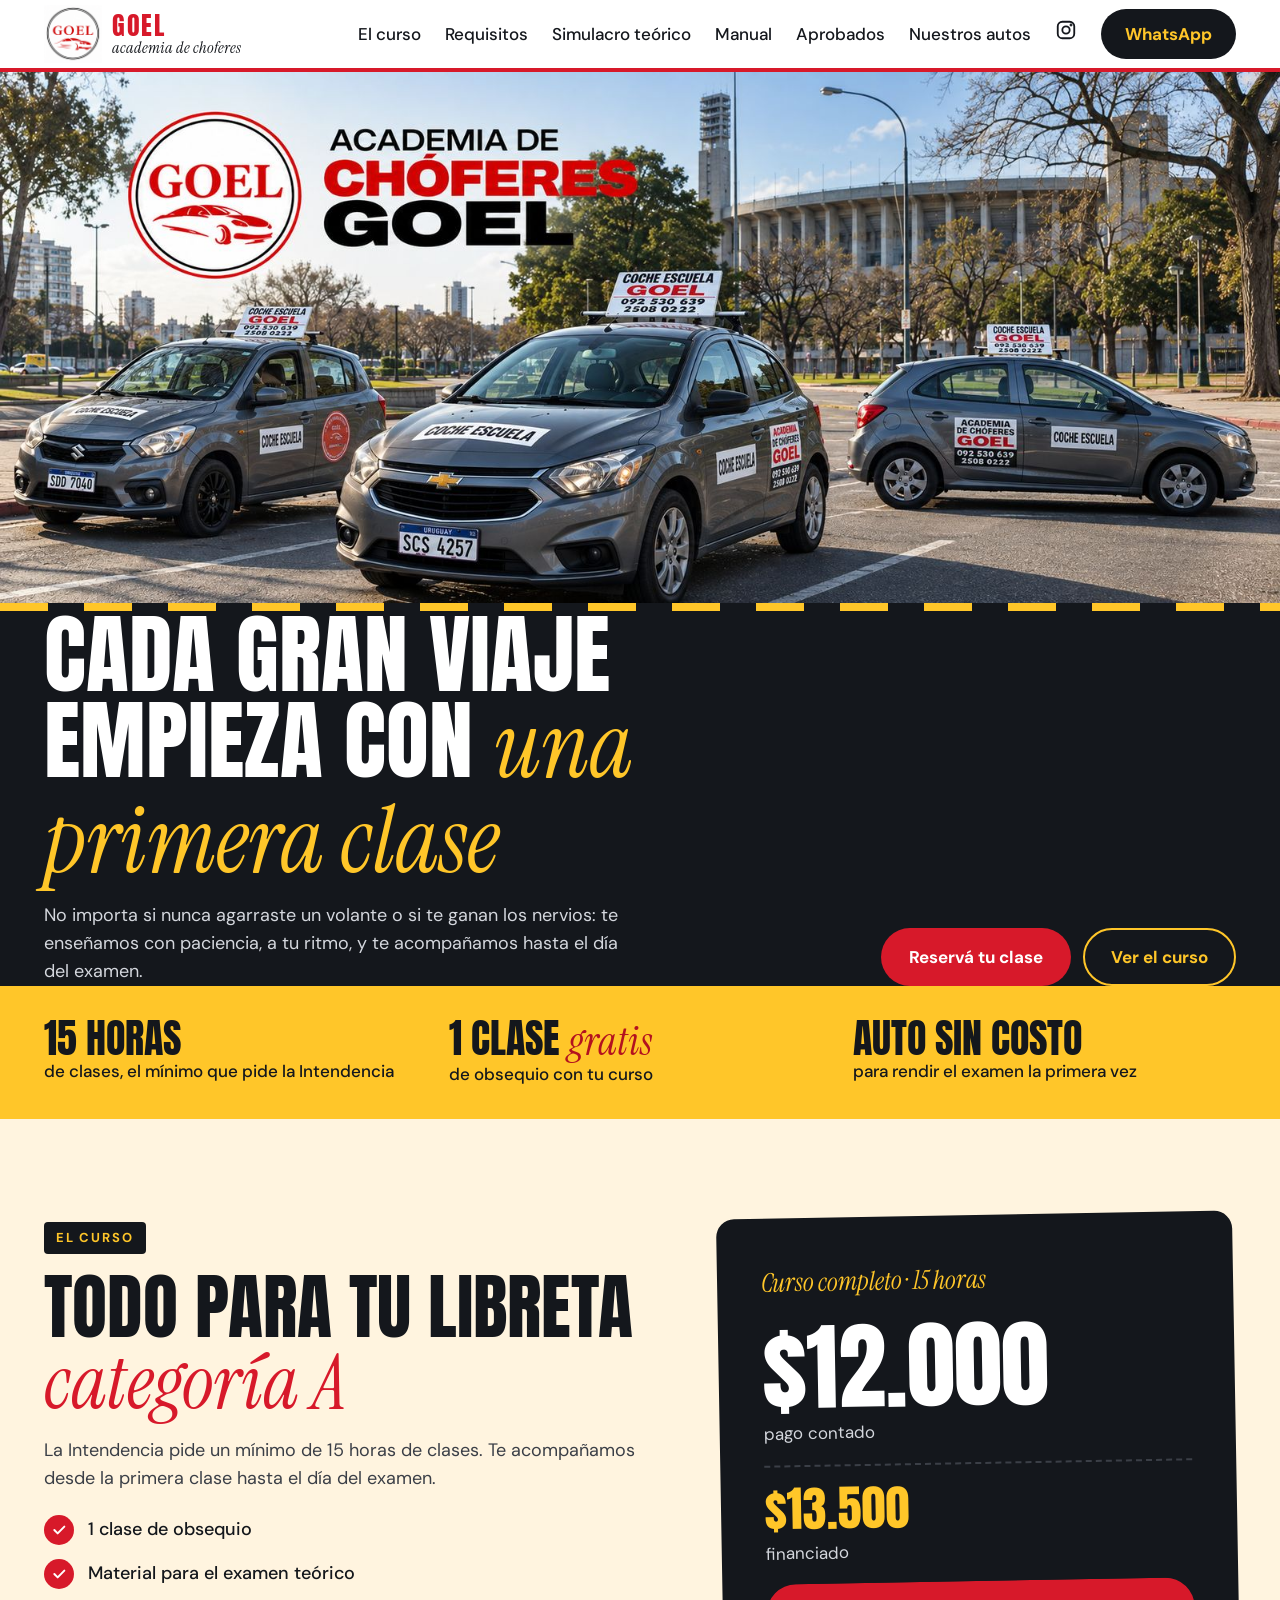
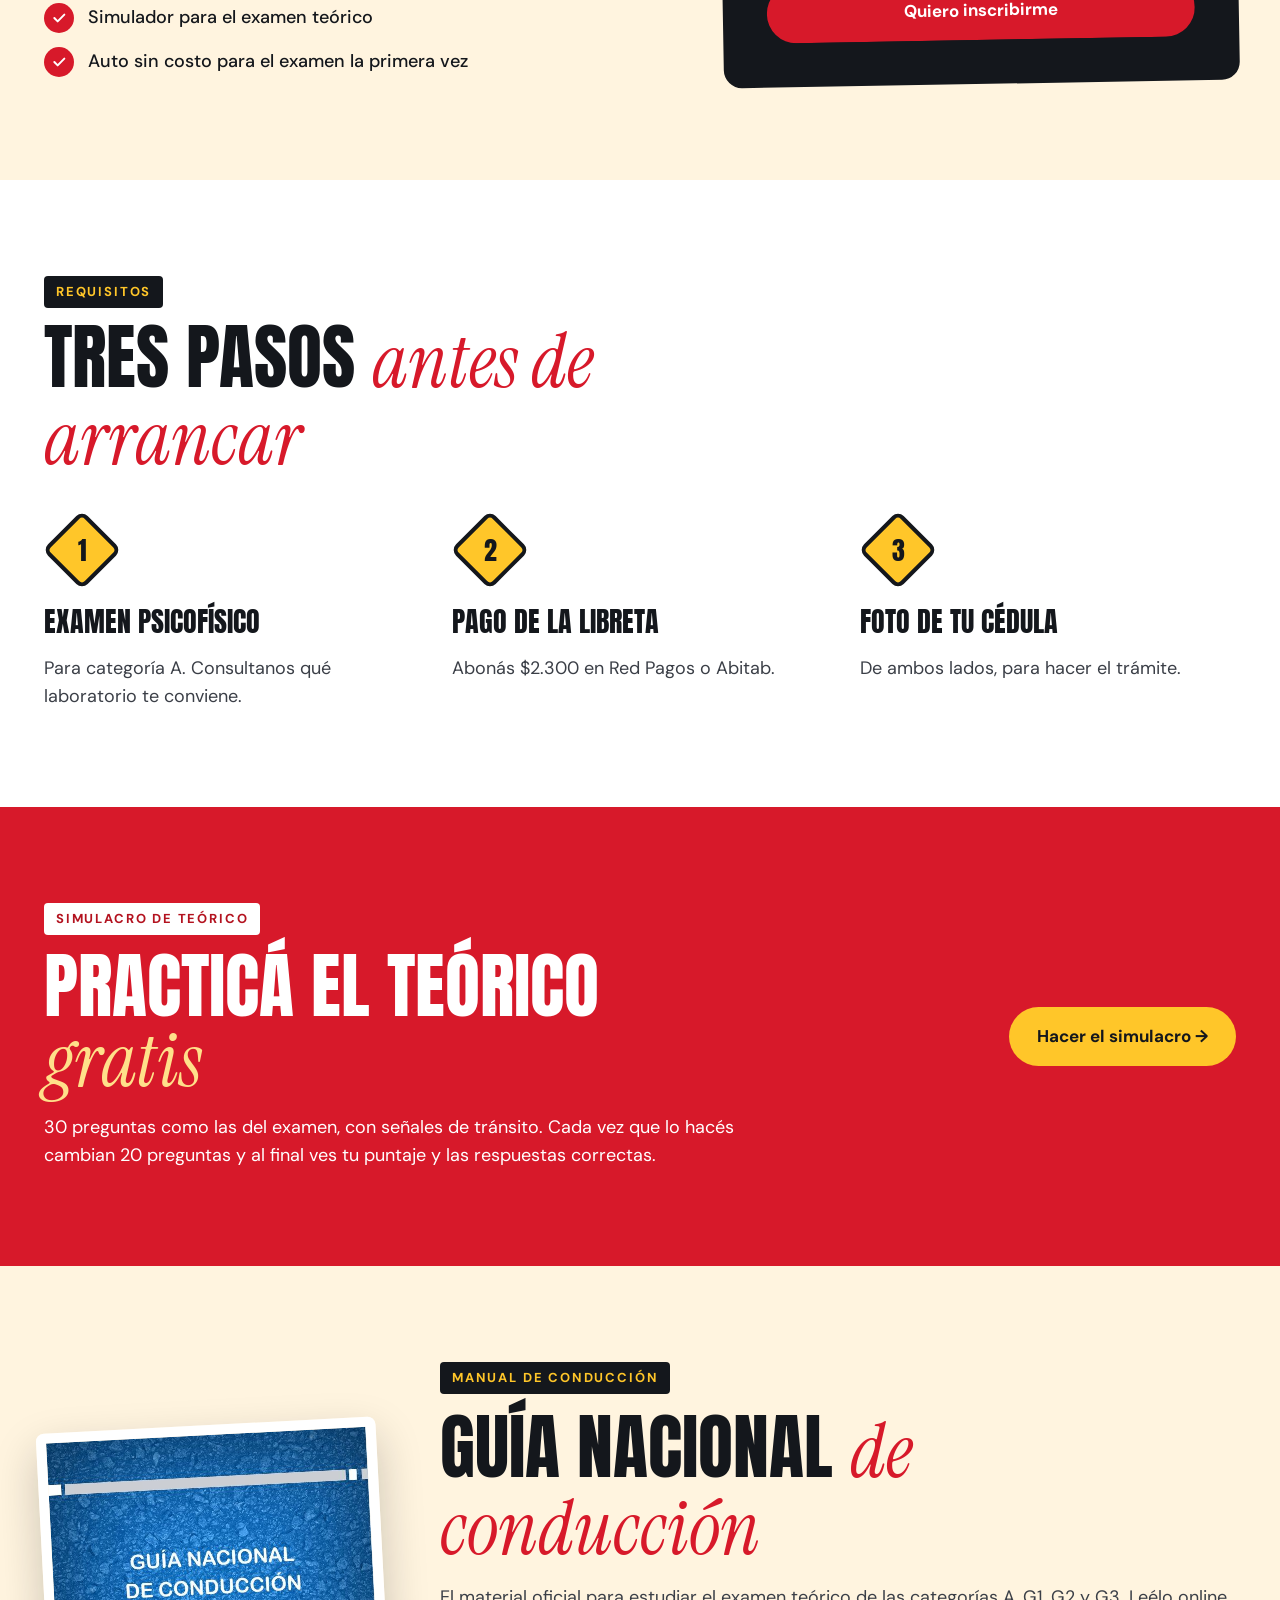
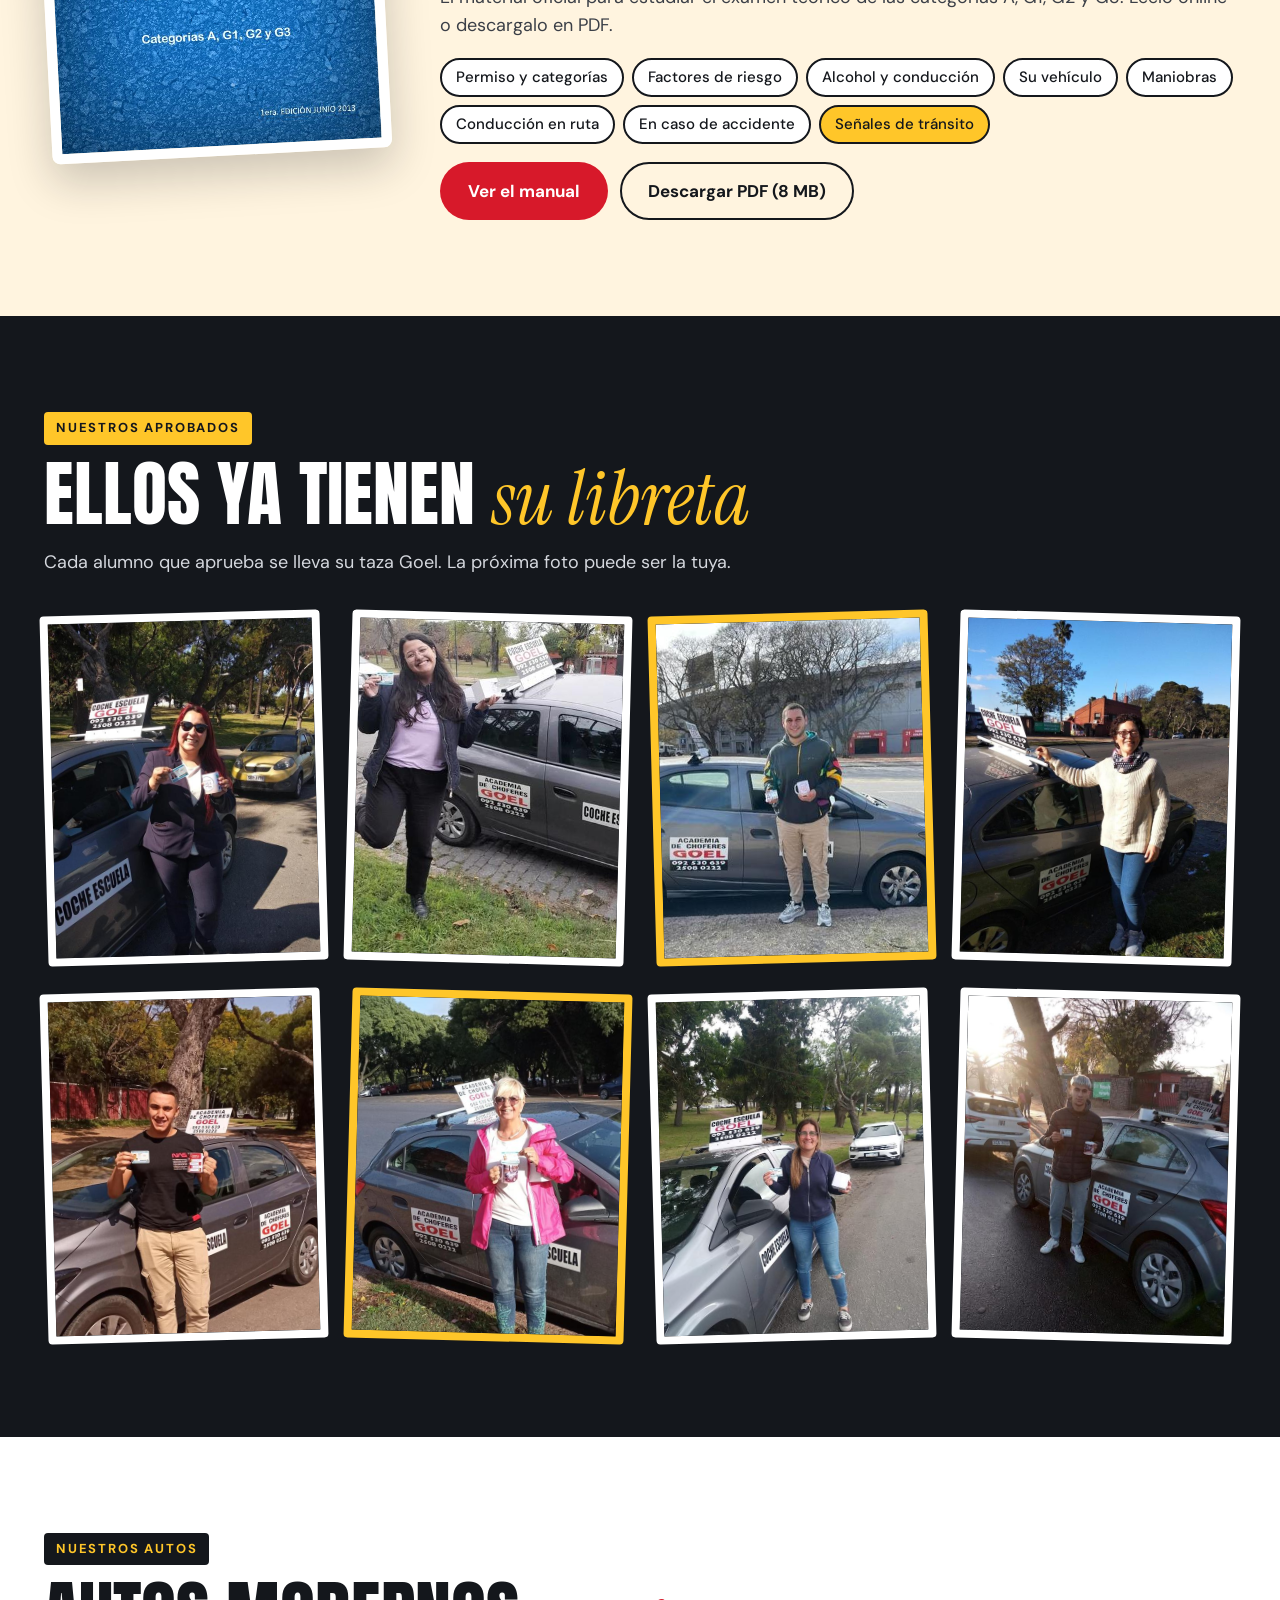
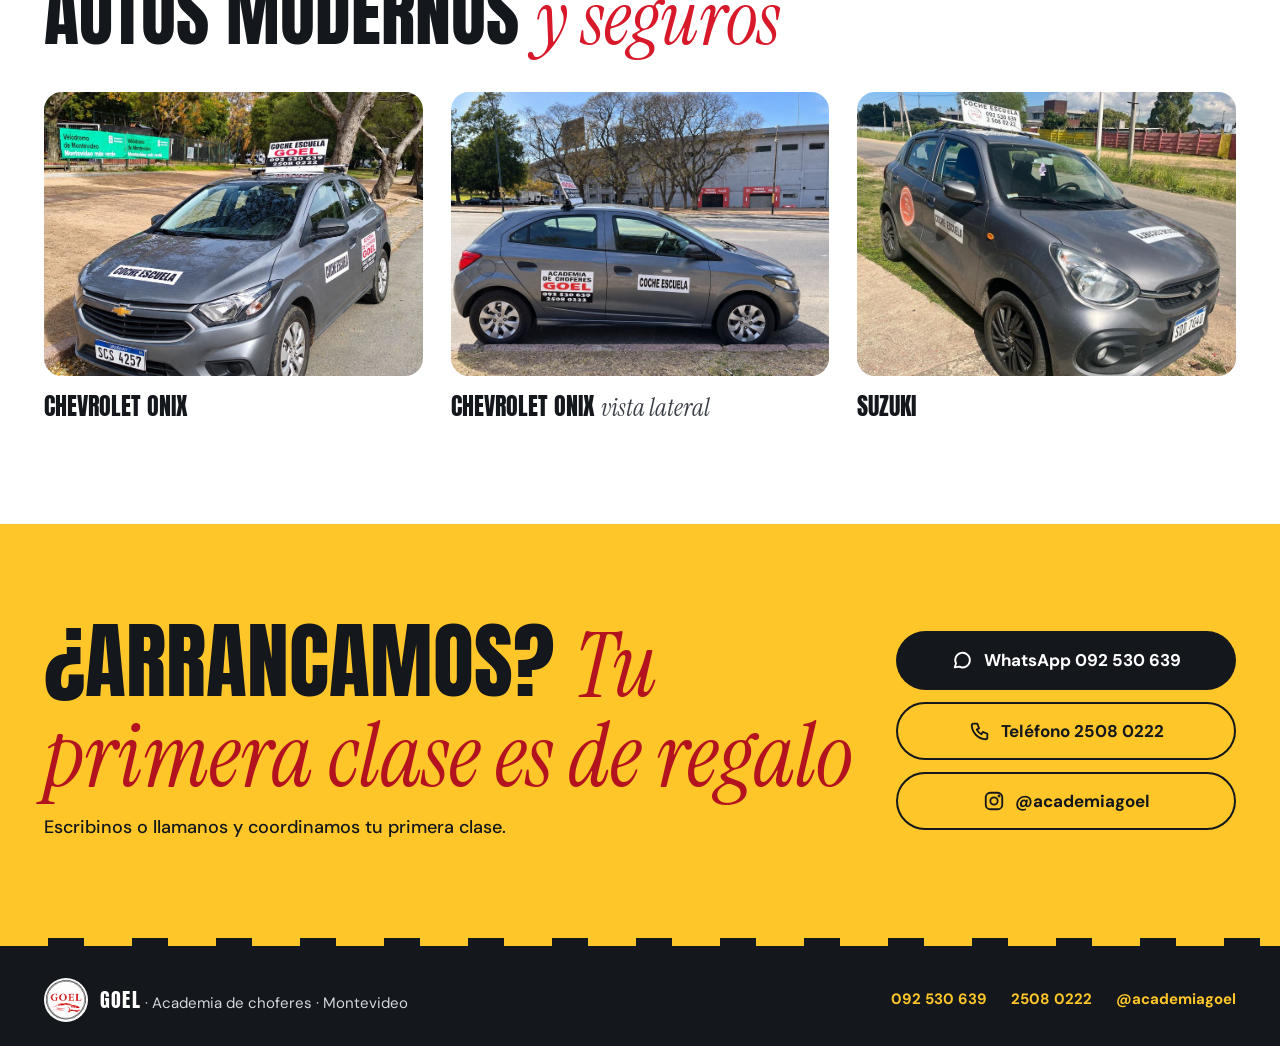
==== index.html @ cb67cdf2 "Add files via upload" ====
<!doctype html>
<html lang="es">
<head>
  <meta charset="utf-8">
  <meta name="viewport" content="width=device-width, initial-scale=1, viewport-fit=cover">
  <title>Academia de Choferes Goel · Coche escuela en Montevideo</title>
  <meta name="description" content="Academia de Choferes Goel: clases de manejo en Montevideo para la libreta categoría A. Curso de 15 horas, 1 clase de regalo, simulador del examen teórico y auto sin costo para tu primer examen.">
  <meta name="theme-color" content="#D7192A">
  <meta property="og:type" content="website">
  <meta property="og:title" content="Academia de Choferes Goel">
  <meta property="og:description" content="Clases de manejo en Montevideo. Te enseñamos con paciencia, a tu ritmo, hasta el día del examen.">
  <meta property="og:image" content="img/portada.jpg">
  <meta property="og:locale" content="es_UY">
  <link rel="icon" type="image/png" sizes="32x32" href="img/favicon-32.png">
  <link rel="icon" type="image/png" sizes="192x192" href="img/favicon-192.png">
  <link rel="apple-touch-icon" href="img/apple-touch-icon.png">
  <link rel="preconnect" href="https://fonts.googleapis.com">
  <link rel="preconnect" href="https://fonts.gstatic.com" crossorigin>
  <link href="https://fonts.googleapis.com/css2?family=Anton&family=Instrument+Serif:ital@0;1&family=DM+Sans:opsz,wght@9..40,400;9..40,500;9..40,700&display=swap" rel="stylesheet">
  <link rel="stylesheet" href="css/estilos.css">
</head>
<body>

  <svg width="0" height="0" style="position:absolute" aria-hidden="true">
    <symbol id="i-chat" viewBox="0 0 24 24"><path fill="none" stroke="currentColor" stroke-width="2" stroke-linecap="round" stroke-linejoin="round" d="M3 20l1.4-4.2A8 8 0 1 1 8 19.3L3 20z"/></symbol>
    <symbol id="i-insta" viewBox="0 0 24 24"><g fill="none" stroke="currentColor" stroke-width="2" stroke-linecap="round" stroke-linejoin="round"><rect x="3" y="3" width="18" height="18" rx="5"/><circle cx="12" cy="12" r="4"/><circle cx="17.5" cy="6.5" r="0.6" fill="currentColor"/></g></symbol>
    <symbol id="i-tel" viewBox="0 0 24 24"><path fill="none" stroke="currentColor" stroke-width="2" stroke-linecap="round" stroke-linejoin="round" d="M5 4h4l2 5-2.5 1.5a11 11 0 0 0 5 5L15 13l5 2v4a2 2 0 0 1-2 2A16 16 0 0 1 3 6a2 2 0 0 1 2-2"/></symbol>
    <symbol id="i-menu" viewBox="0 0 24 24"><path fill="none" stroke="currentColor" stroke-width="2.5" stroke-linecap="round" d="M4 7h16M4 12h16M4 17h16"/></symbol>
    <symbol id="i-check" viewBox="0 0 24 24"><path fill="none" stroke="#FFFFFF" stroke-width="3" stroke-linecap="round" stroke-linejoin="round" d="M5 12l5 5L20 7"/></symbol>
  </svg>

  <header class="cabecera">
    <div class="contenedor">
      <a class="marca" href="#inicio" aria-label="Academia de Choferes Goel, ir al inicio">
        <img src="img/logo.png" alt="" width="58" height="58">
        <span class="marca-texto">
          <span class="marca-goel">GOEL</span>
          <span class="marca-sub">academia de choferes</span>
        </span>
      </a>

      <nav class="nav-escritorio" aria-label="Principal">
        <a href="#curso">El curso</a>
        <a href="#requisitos">Requisitos</a>
        <a href="simulacro.html">Simulacro teórico</a>
        <a href="#manual">Manual</a>
        <a href="#aprobados">Aprobados</a>
        <a href="#autos">Nuestros autos</a>
        <a href="https://www.instagram.com/academiagoel/" target="_blank" rel="noopener" aria-label="Instagram de Academia Goel"><svg class="icono"><use href="#i-insta"/></svg></a>
        <a class="boton boton-oscuro" href="https://wa.me/59892530639">WhatsApp</a>
      </nav>

      <details class="menu-movil">
        <summary><svg class="icono" aria-hidden="true"><use href="#i-menu"/></svg>Menú</summary>
        <nav aria-label="Principal">
          <a href="#curso">El curso</a>
          <a href="#requisitos">Requisitos</a>
          <a href="simulacro.html">Simulacro teórico</a>
          <a href="#manual">Manual de conducción</a>
          <a href="#aprobados">Aprobados</a>
          <a href="#autos">Nuestros autos</a>
          <a href="#contacto">Contacto</a>
          <a href="https://www.instagram.com/academiagoel/" target="_blank" rel="noopener">Instagram @academiagoel</a>
        </nav>
      </details>
    </div>
  </header>

  <main>

    <section id="inicio" class="portada">
      <img class="portada-foto" src="img/portada.jpg" width="1600" height="664" alt="Academia de Choferes Goel: tres coches escuela frente al Estadio Centenario" fetchpriority="high">
      <div class="linea-ruta" aria-hidden="true"></div>
      <div class="contenedor portada-texto">
        <div>
          <h1>Cada gran viaje empieza con <em>una primera clase</em></h1>
          <p>No importa si nunca agarraste un volante o si te ganan los nervios: te enseñamos con paciencia, a tu ritmo, y te acompañamos hasta el día del examen.</p>
        </div>
        <div class="botones">
          <a class="boton boton-rojo" href="https://wa.me/59892530639">Reservá tu clase</a>
          <a class="boton boton-borde-claro" href="#curso">Ver el curso</a>
        </div>
      </div>
    </section>

    <section class="beneficios" aria-label="Beneficios">
      <div class="contenedor">
        <div class="beneficio"><strong>15 horas</strong><span>de clases, el mínimo que pide la Intendencia</span></div>
        <div class="beneficio"><strong>1 clase <em>gratis</em></strong><span>de obsequio con tu curso</span></div>
        <div class="beneficio"><strong>Auto sin costo</strong><span>para rendir el examen la primera vez</span></div>
      </div>
    </section>

    <section id="curso" class="seccion curso">
      <div class="contenedor curso-grilla">
        <div class="curso-info">
          <span class="etiqueta">El curso</span>
          <h2 class="titulo">Todo para tu libreta <em>categoría A</em></h2>
          <p class="bajada">La Intendencia pide un mínimo de 15 horas de clases. Te acompañamos desde la primera clase hasta el día del examen.</p>
          <ul class="lista-check">
            <li><span class="check" aria-hidden="true"><svg><use href="#i-check"/></svg></span>1 clase de obsequio</li>
            <li><span class="check" aria-hidden="true"><svg><use href="#i-check"/></svg></span>Material para el examen teórico</li>
            <li><span class="check" aria-hidden="true"><svg><use href="#i-check"/></svg></span>Simulador para el examen teórico</li>
            <li><span class="check" aria-hidden="true"><svg><use href="#i-check"/></svg></span>Auto sin costo para el examen la primera vez</li>
          </ul>
        </div>
        <div class="precio">
          <span class="precio-titulo">Curso completo · 15 horas</span>
          <div><span class="precio-grande">$12.000</span><small>pago contado</small></div>
          <div class="precio-separador"><span class="precio-mediano">$13.500</span><small>financiado</small></div>
          <a class="boton boton-rojo boton-ancho" href="https://wa.me/59892530639">Quiero inscribirme</a>
        </div>
      </div>
    </section>

    <section id="requisitos" class="seccion">
      <div class="contenedor">
        <div class="encabezado">
          <span class="etiqueta">Requisitos</span>
          <h2 class="titulo">Tres pasos <em>antes de arrancar</em></h2>
        </div>
        <div class="pasos">
          <div class="paso">
            <div class="rombo" aria-hidden="true"><span>1</span></div>
            <h3>Examen psicofísico</h3>
            <p>Para categoría A. Consultanos qué laboratorio te conviene.</p>
          </div>
          <div class="paso">
            <div class="rombo" aria-hidden="true"><span>2</span></div>
            <h3>Pago de la libreta</h3>
            <p>Abonás $2.300 en Red Pagos o Abitab.</p>
          </div>
          <div class="paso">
            <div class="rombo" aria-hidden="true"><span>3</span></div>
            <h3>Foto de tu cédula</h3>
            <p>De ambos lados, para hacer el trámite.</p>
          </div>
        </div>
      </div>
    </section>

    <section id="simulacro" class="seccion banda-simulacro">
      <div class="contenedor">
        <div>
          <span class="etiqueta">Simulacro de teórico</span>
          <h2 class="titulo">Practicá el teórico <em>gratis</em></h2>
          <p>30 preguntas como las del examen, con señales de tránsito. Cada vez que lo hacés cambian 20 preguntas y al final ves tu puntaje y las respuestas correctas.</p>
        </div>
        <a class="boton boton-amarillo" href="simulacro.html">Hacer el simulacro →</a>
      </div>
    </section>

    <section id="manual" class="seccion manual">
      <div class="contenedor manual-grilla">
        <a class="manual-tapa" href="docs/Guia-Nacional-de-Conduccion.pdf" target="_blank" rel="noopener">
          <img src="img/manual-tapa.jpg" width="600" height="584" alt="Tapa de la Guía Nacional de Conducción" loading="lazy">
        </a>
        <div class="manual-info">
          <span class="etiqueta">Manual de conducción</span>
          <h2 class="titulo">Guía Nacional <em>de conducción</em></h2>
          <p class="bajada">El material oficial para estudiar el examen teórico de las categorías A, G1, G2 y G3. Leélo online o descargalo en PDF.</p>
          <ul class="temas">
            <li>Permiso y categorías</li>
            <li>Factores de riesgo</li>
            <li>Alcohol y conducción</li>
            <li>Su vehículo</li>
            <li>Maniobras</li>
            <li>Conducción en ruta</li>
            <li>En caso de accidente</li>
            <li class="marcado">Señales de tránsito</li>
          </ul>
          <div class="botones">
            <a class="boton boton-rojo" href="docs/Guia-Nacional-de-Conduccion.pdf" target="_blank" rel="noopener">Ver el manual</a>
            <a class="boton boton-borde" href="docs/Guia-Nacional-de-Conduccion.pdf" download>Descargar PDF (8 MB)</a>
          </div>
        </div>
      </div>
    </section>

    <section id="aprobados" class="seccion aprobados">
      <div class="contenedor">
        <div class="encabezado">
          <span class="etiqueta">Nuestros aprobados</span>
          <h2 class="titulo">Ellos ya tienen <em>su libreta</em></h2>
          <p class="bajada">Cada alumno que aprueba se lleva su taza Goel. La próxima foto puede ser la tuya.</p>
        </div>
        <div class="galeria">
          <img src="img/alumnos/alumno-1.jpg" alt="Alumna aprobada con su libreta y la taza Goel" loading="lazy" width="600" height="746" style="object-position: center 30%">
          <img src="img/alumnos/alumno-2.jpg" alt="Alumna aprobada festejando junto al coche escuela" loading="lazy" width="600" height="515" style="object-position: 20% center">
          <img src="img/alumnos/alumno-3.jpg" alt="Alumno aprobado con su taza Goel frente al Estadio" loading="lazy" width="600" height="441" style="object-position: 55% center">
          <img src="img/alumnos/alumno-4.jpg" alt="Alumna aprobada mostrando su libreta" loading="lazy" width="600" height="746" style="object-position: 60% center">
          <img src="img/alumnos/alumno-5.jpg" alt="Alumno aprobado con libreta y taza" loading="lazy" width="600" height="1331" style="object-position: center 35%">
          <img src="img/alumnos/alumno-6.jpg" alt="Alumna aprobada con campera rosada" loading="lazy" width="600" height="1331" style="object-position: center 40%">
          <img src="img/alumnos/alumno-7.jpg" alt="Alumna aprobada sonriendo con su libreta" loading="lazy" width="600" height="727" style="object-position: center 40%">
          <img src="img/alumnos/alumno-8.jpg" alt="Alumno aprobado junto al coche escuela" loading="lazy" width="600" height="710" style="object-position: 35% center">
        </div>
      </div>
    </section>

    <section id="autos" class="seccion">
      <div class="contenedor">
        <div class="encabezado">
          <span class="etiqueta">Nuestros autos</span>
          <h2 class="titulo">Autos modernos <em>y seguros</em></h2>
        </div>
        <div class="autos">
          <figure>
            <img src="img/onix.jpg" alt="Chevrolet Onix coche escuela de Goel" loading="lazy" width="900" height="1013">
            <figcaption>Chevrolet Onix</figcaption>
          </figure>
          <figure>
            <img src="img/onix-lateral.jpg" alt="Coche escuela Goel de costado frente al Estadio" loading="lazy" width="900" height="662">
            <figcaption>Chevrolet Onix <span class="resalte" style="color:#3B3F47">vista lateral</span></figcaption>
          </figure>
          <figure>
            <img src="img/suzuki.jpg" alt="Suzuki coche escuela de Goel" loading="lazy" width="900" height="714">
            <figcaption>Suzuki</figcaption>
          </figure>
        </div>
      </div>
    </section>

    <section id="contacto" class="seccion contacto">
      <div class="contenedor">
        <div>
          <h2 class="titulo">¿Arrancamos? <em>Tu primera clase es de regalo</em></h2>
          <p style="margin: 14px 0 0; font-size: 18px; font-weight: 500">Escribinos o llamanos y coordinamos tu primera clase.</p>
        </div>
        <div class="contacto-botones">
          <a class="boton boton-oscuro" href="https://wa.me/59892530639"><svg class="icono" aria-hidden="true"><use href="#i-chat"/></svg>WhatsApp 092 530 639</a>
          <a class="boton boton-borde" href="tel:+59825080222"><svg class="icono" aria-hidden="true"><use href="#i-tel"/></svg>Teléfono 2508 0222</a>
          <a class="boton boton-borde" href="https://www.instagram.com/academiagoel/" target="_blank" rel="noopener"><svg class="icono" aria-hidden="true"><use href="#i-insta"/></svg>@academiagoel</a>
        </div>
      </div>
    </section>

  </main>

  <footer class="pie">
    <div class="linea-ruta" aria-hidden="true"></div>
    <div class="contenedor">
      <div class="pie-marca">
        <img src="img/logo.png" alt="" width="44" height="44" loading="lazy">
        <span><strong>GOEL</strong> · Academia de choferes · Montevideo</span>
      </div>
      <div class="pie-datos">
        <a href="tel:+59892530639">092 530 639</a>
        <a href="tel:+59825080222">2508 0222</a>
        <a href="https://www.instagram.com/academiagoel/" target="_blank" rel="noopener">@academiagoel</a>
      </div>
    </div>
  </footer>

  <a class="flotante" href="https://wa.me/59892530639" aria-label="Escribinos por WhatsApp"><svg class="icono" aria-hidden="true"><use href="#i-chat"/></svg>WhatsApp</a>

  <script>
    // Cierra el menú del celular al tocar una opción
    document.querySelectorAll('.menu-movil nav a').forEach(function (a) {
      a.addEventListener('click', function () { a.closest('details').removeAttribute('open'); });
    });
  </script>
</body>
</html>
---- css/estilos.css ----
/* Academia de Choferes Goel — estilos (pensados primero para celular) */

:root {
  --rojo: #D7192A;
  --rojo-texto: #B3121F;
  --amarillo: #FFC629;
  --asfalto: #14171C;
  --crema: #FFF4DF;
  --blanco: #FFFFFF;
  --gris: #3B3F47;
  --gris-claro: #D4D7DD;
  --titulos: 'Anton', 'Arial Narrow', sans-serif;
  --destacado: 'Instrument Serif', Georgia, serif;
  --texto: 'DM Sans', system-ui, -apple-system, 'Segoe UI', sans-serif;
  --ancho: 1240px;
}

*, *::before, *::after { box-sizing: border-box; }

html { scroll-behavior: smooth; -webkit-text-size-adjust: 100%; }
@media (prefers-reduced-motion: reduce) { html { scroll-behavior: auto; } }

body {
  margin: 0;
  font-family: var(--texto);
  font-size: 17px;
  line-height: 1.55;
  color: var(--asfalto);
  background: var(--blanco);
}

img { max-width: 100%; height: auto; display: block; }
a { color: var(--rojo-texto); }
a:hover { color: #7E0A1A; }
:focus-visible { outline: 3px solid var(--amarillo); outline-offset: 3px; }

.contenedor { max-width: var(--ancho); margin: 0 auto; padding: 0 20px; }
.seccion { padding: 64px 0; }
.solo-lectores { position: absolute; width: 1px; height: 1px; overflow: hidden; clip: rect(0 0 0 0); white-space: nowrap; }

/* ---------- Tipografía ---------- */
.titulo {
  margin: 0;
  font-family: var(--titulos);
  font-weight: 400;
  font-size: clamp(40px, 10vw, 72px);
  line-height: 0.98;
  text-transform: uppercase;
}
.titulo em, .resalte {
  font-family: var(--destacado);
  font-style: italic;
  font-weight: 400;
  text-transform: none;
  color: var(--rojo);
  font-size: 1.06em;
}
.etiqueta {
  display: inline-block;
  align-self: flex-start;
  font-size: 13px;
  font-weight: 700;
  letter-spacing: 0.14em;
  text-transform: uppercase;
  background: var(--asfalto);
  color: var(--amarillo);
  padding: 6px 12px;
  border-radius: 4px;
}
.bajada { margin: 0; font-size: 18px; color: var(--gris); }
.encabezado { display: flex; flex-direction: column; gap: 14px; max-width: 760px; margin-bottom: 36px; }

/* ---------- Botones ---------- */
.botones { display: flex; flex-wrap: wrap; gap: 12px; }
.boton {
  display: inline-flex;
  align-items: center;
  justify-content: center;
  gap: 10px;
  min-height: 52px;
  padding: 14px 26px;
  border-radius: 999px;
  font-weight: 700;
  font-size: 17px;
  text-decoration: none;
  text-align: center;
  border: 2px solid transparent;
  cursor: pointer;
  font-family: inherit;
}
.boton-rojo { background: var(--rojo); color: var(--blanco); }
.boton-rojo:hover { background: var(--rojo-texto); color: var(--blanco); }
.boton-amarillo { background: var(--amarillo); color: var(--asfalto); }
.boton-amarillo:hover { background: #F2B600; color: var(--asfalto); }
.boton-oscuro { background: var(--asfalto); color: var(--blanco); }
.boton-oscuro:hover { background: #000; color: var(--blanco); }
.boton-borde { border-color: var(--asfalto); color: var(--asfalto); background: transparent; }
.boton-borde:hover { background: var(--asfalto); color: var(--blanco); }
.boton-borde-claro { border-color: var(--amarillo); color: var(--amarillo); background: transparent; }
.boton-borde-claro:hover { background: var(--amarillo); color: var(--asfalto); }
.boton-ancho { width: 100%; }
.icono { width: 22px; height: 22px; flex-shrink: 0; }

/* ---------- Cabecera ---------- */
.cabecera {
  position: sticky;
  top: 0;
  z-index: 50;
  background: var(--blanco);
  border-bottom: 4px solid var(--rojo);
}
.cabecera .contenedor { display: flex; align-items: center; justify-content: space-between; gap: 12px; min-height: 68px; }
.marca { display: flex; align-items: center; gap: 10px; text-decoration: none; color: var(--asfalto); }
.marca img { width: 48px; height: 48px; }
.marca-texto { display: flex; flex-direction: column; line-height: 1; gap: 2px; }
.marca-goel { font-family: var(--titulos); font-size: 26px; letter-spacing: 0.06em; color: var(--rojo); }
.marca-sub { font-family: var(--destacado); font-style: italic; font-size: 16px; }

.nav-escritorio { display: none; }

.menu-movil { position: relative; }
.menu-movil summary {
  list-style: none;
  display: flex;
  align-items: center;
  gap: 8px;
  min-height: 48px;
  padding: 0 16px;
  border-radius: 999px;
  background: var(--asfalto);
  color: var(--amarillo);
  font-weight: 700;
  cursor: pointer;
}
.menu-movil summary::-webkit-details-marker { display: none; }
.menu-movil[open] summary { background: var(--rojo); color: var(--blanco); }
.menu-movil nav {
  position: absolute;
  right: 0;
  top: calc(100% + 12px);
  width: min(300px, calc(100vw - 40px));
  background: var(--asfalto);
  border-radius: 16px;
  padding: 10px;
  display: flex;
  flex-direction: column;
  box-shadow: 0 18px 40px rgba(0, 0, 0, 0.3);
}
.menu-movil nav a {
  color: var(--blanco);
  text-decoration: none;
  font-weight: 500;
  font-size: 18px;
  padding: 14px 14px;
  border-radius: 10px;
}
.menu-movil nav a:hover { background: #262A31; color: var(--amarillo); }

@media (min-width: 1000px) {
  .menu-movil { display: none; }
  .nav-escritorio { display: flex; align-items: center; gap: 4px 24px; font-weight: 500; }
  .nav-escritorio a { color: var(--asfalto); text-decoration: none; padding: 12px 0; }
  .nav-escritorio a:hover { color: var(--rojo); }
  .nav-escritorio .boton { padding: 10px 22px; min-height: 44px; color: var(--amarillo); }
  .marca img { width: 58px; height: 58px; }
}

/* ---------- Portada ---------- */
.portada { background: var(--asfalto); color: var(--blanco); }
.portada-foto { width: 100%; height: auto; aspect-ratio: 1600 / 664; object-fit: cover; }
.linea-ruta { height: 8px; background: repeating-linear-gradient(90deg, var(--amarillo) 0 48px, transparent 48px 84px); }
.portada-texto { padding-top: 40px; padding-bottom: 48px; display: flex; flex-direction: column; gap: 24px; }
.portada h1 {
  margin: 0;
  font-family: var(--titulos);
  font-weight: 400;
  font-size: clamp(40px, 11vw, 88px);
  line-height: 0.98;
  text-transform: uppercase;
}
.portada h1 em { font-family: var(--destacado); font-style: italic; text-transform: none; color: var(--amarillo); font-size: 1.06em; }
.portada p { margin: 0; font-size: 18px; color: var(--gris-claro); max-width: 600px; }
.portada .botones .boton { flex: 1 1 200px; }

@media (min-width: 900px) {
  .portada-texto { flex-direction: row; align-items: flex-end; justify-content: space-between; padding-top: 56px; padding-bottom: 56px; }
  .portada-texto > div:first-child { flex: 1 1 560px; display: flex; flex-direction: column; gap: 16px; }
  .portada .botones .boton { flex: 0 0 auto; }
}

/* ---------- Beneficios ---------- */
.beneficios { background: var(--amarillo); }
.beneficios .contenedor { display: grid; gap: 22px; padding-top: 32px; padding-bottom: 32px; }
.beneficio strong { display: block; font-family: var(--titulos); font-weight: 400; font-size: 40px; line-height: 1; text-transform: uppercase; }
.beneficio strong em { font-family: var(--destacado); font-style: italic; text-transform: none; color: var(--rojo-texto); }
.beneficio span { font-weight: 500; }
@media (min-width: 760px) { .beneficios .contenedor { grid-template-columns: repeat(3, 1fr); } }

/* ---------- Curso ---------- */
.curso { background: var(--crema); }
.curso-grilla { display: grid; gap: 40px; }
.curso-info { display: flex; flex-direction: column; gap: 18px; }
.lista-check { margin: 4px 0 0; padding: 0; list-style: none; display: flex; flex-direction: column; gap: 14px; font-weight: 500; font-size: 18px; }
.lista-check li { display: flex; align-items: center; gap: 14px; }
.check { flex-shrink: 0; width: 30px; height: 30px; border-radius: 50%; background: var(--rojo); display: flex; align-items: center; justify-content: center; }
.check svg { width: 16px; height: 16px; }

.precio {
  background: var(--asfalto);
  color: var(--blanco);
  border-radius: 18px;
  padding: 32px 26px;
  display: flex;
  flex-direction: column;
  gap: 18px;
}
.precio-titulo { font-family: var(--destacado); font-style: italic; font-size: 26px; color: var(--amarillo); }
.precio-grande { font-family: var(--titulos); font-size: clamp(64px, 18vw, 96px); line-height: 1; }
.precio-mediano { font-family: var(--titulos); font-size: 48px; line-height: 1; color: var(--amarillo); }
.precio small { display: block; font-size: 17px; color: var(--gris-claro); margin-top: 4px; }
.precio-separador { border-top: 2px dashed #3B3F47; padding-top: 18px; }
@media (min-width: 900px) {
  .curso-grilla { grid-template-columns: 1.2fr 1fr; align-items: center; gap: 56px; }
  .precio { padding: 44px; transform: rotate(-1deg); }
}

/* ---------- Requisitos ---------- */
.pasos { display: grid; gap: 32px; }
.paso { display: flex; flex-direction: column; gap: 12px; }
.paso h3 { margin: 0; font-family: var(--titulos); font-weight: 400; font-size: 28px; text-transform: uppercase; }
.paso p { margin: 0; color: var(--gris); font-size: 18px; }
.rombo {
  width: 56px; height: 56px; margin: 10px;
  background: var(--amarillo);
  border: 4px solid var(--asfalto);
  border-radius: 8px;
  transform: rotate(45deg);
  display: flex; align-items: center; justify-content: center;
}
.rombo span { transform: rotate(-45deg); font-family: var(--titulos); font-size: 26px; }
@media (min-width: 760px) { .pasos { grid-template-columns: repeat(3, 1fr); } }

/* ---------- Simulacro (banda) ---------- */
.banda-simulacro { background: var(--rojo); color: var(--blanco); }
.banda-simulacro .contenedor { display: flex; flex-direction: column; gap: 24px; }
.banda-simulacro .etiqueta { background: var(--blanco); color: var(--rojo-texto); }
.banda-simulacro .titulo em { color: #FFE08A; }
.banda-simulacro p { margin: 0; font-size: 18px; }
@media (min-width: 900px) {
  .banda-simulacro .contenedor { flex-direction: row; align-items: center; justify-content: space-between; }
  .banda-simulacro .contenedor > div { max-width: 700px; display: flex; flex-direction: column; gap: 16px; }
}

/* ---------- Manual ---------- */
.manual { background: var(--crema); }
.manual-grilla { display: grid; gap: 40px; align-items: center; }
.manual-tapa { display: block; max-width: 300px; margin: 0 auto; transform: rotate(-3deg); }
.manual-tapa img { width: 100%; border: 10px solid var(--blanco); border-radius: 8px; box-shadow: 0 18px 44px rgba(20, 23, 28, 0.22); }
.manual-info { display: flex; flex-direction: column; gap: 18px; }
.temas { margin: 0; padding: 0; list-style: none; display: flex; flex-wrap: wrap; gap: 8px; font-size: 15px; font-weight: 500; }
.temas li { background: var(--blanco); border: 2px solid var(--asfalto); border-radius: 999px; padding: 6px 14px; }
.temas li.marcado { background: var(--amarillo); }
@media (min-width: 900px) { .manual-grilla { grid-template-columns: 340px 1fr; gap: 56px; } .manual-tapa { max-width: none; } }

/* ---------- Aprobados ---------- */
.aprobados { background: var(--asfalto); color: var(--blanco); }
.aprobados .etiqueta { background: var(--amarillo); color: var(--asfalto); }
.aprobados .titulo em { color: var(--amarillo); }
.aprobados .bajada { color: var(--gris-claro); }
.galeria { display: grid; grid-template-columns: repeat(2, 1fr); gap: 18px 14px; }
.galeria img {
  width: 100%;
  height: auto;
  aspect-ratio: 4 / 5;
  object-fit: cover;
  border: 6px solid var(--blanco);
  border-radius: 4px;
}
.galeria img:nth-child(3n) { border-color: var(--amarillo); }
.galeria img:nth-child(odd) { transform: rotate(-1.5deg); }
.galeria img:nth-child(even) { transform: rotate(1.5deg); }
@media (min-width: 760px) { .galeria { grid-template-columns: repeat(4, 1fr); gap: 28px 24px; } .galeria img { border-width: 8px; } }

/* ---------- Autos ---------- */
.autos { display: grid; gap: 28px; }
.autos figure { margin: 0; display: flex; flex-direction: column; gap: 12px; }
.autos img { width: 100%; height: auto; aspect-ratio: 4 / 3; object-fit: cover; border-radius: 18px; }
.autos figcaption { font-family: var(--titulos); font-size: 24px; text-transform: uppercase; }
@media (min-width: 760px) { .autos { grid-template-columns: repeat(3, 1fr); } }

/* ---------- Contacto ---------- */
.contacto { background: var(--amarillo); }
.contacto .contenedor { display: flex; flex-direction: column; gap: 28px; }
.contacto .titulo { font-size: clamp(44px, 11vw, 84px); }
.contacto .titulo em { color: var(--rojo-texto); }
.contacto-botones { display: flex; flex-direction: column; gap: 12px; }
@media (min-width: 900px) {
  .contacto .contenedor { flex-direction: row; align-items: center; justify-content: space-between; }
  .contacto-botones { width: 340px; flex-shrink: 0; }
}

/* ---------- Pie ---------- */
.pie { background: var(--asfalto); color: var(--gris-claro); font-size: 15px; padding-bottom: 96px; }
.pie .contenedor { display: flex; flex-direction: column; gap: 16px; padding-top: 32px; padding-bottom: 24px; }
.pie-marca { display: flex; align-items: center; gap: 12px; }
.pie-marca img { width: 44px; height: 44px; background: var(--blanco); border-radius: 50%; }
.pie-marca strong { font-family: var(--titulos); font-weight: 400; font-size: 20px; letter-spacing: 0.06em; color: var(--blanco); }
.pie a { color: var(--amarillo); text-decoration: none; font-weight: 700; }
.pie-datos { display: flex; flex-wrap: wrap; gap: 8px 24px; align-items: center; }
@media (min-width: 900px) { .pie { padding-bottom: 0; } .pie .contenedor { flex-direction: row; align-items: center; justify-content: space-between; } }

/* ---------- Botón flotante de WhatsApp (celular) ---------- */
.flotante {
  position: fixed;
  right: 16px;
  bottom: 16px;
  bottom: calc(16px + env(safe-area-inset-bottom));
  z-index: 60;
  display: flex;
  align-items: center;
  gap: 10px;
  min-height: 56px;
  padding: 0 22px 0 18px;
  border-radius: 999px;
  background: #1F8A4C;
  color: var(--blanco);
  font-weight: 700;
  text-decoration: none;
  box-shadow: 0 10px 28px rgba(0, 0, 0, 0.3);
}
.flotante:hover { background: #17703D; color: var(--blanco); }
@media (min-width: 900px) { .flotante { display: none; } }

@media (min-width: 900px) {
  .seccion { padding: 96px 0; }
  .contenedor { padding: 0 24px; }
}

/* ---------- Página del simulacro ---------- */
.sim-cabecera { background: var(--asfalto); color: var(--blanco); }
.sim-cabecera .contenedor { max-width: 860px; padding-top: 40px; padding-bottom: 40px; display: flex; flex-direction: column; gap: 14px; }
.sim-cabecera .etiqueta { background: var(--amarillo); color: var(--asfalto); }
.sim-cabecera .titulo em { color: var(--amarillo); }
.sim-cabecera p { margin: 0; color: var(--gris-claro); font-size: 18px; }

.sim { background: var(--crema); padding: 24px 0 64px; }
.sim .contenedor { max-width: 860px; display: flex; flex-direction: column; gap: 16px; }
.sim-progreso {
  position: sticky;
  top: 72px;
  z-index: 10;
  background: var(--asfalto);
  color: var(--blanco);
  border-radius: 999px;
  padding: 10px 18px;
  font-weight: 700;
  display: flex;
  justify-content: space-between;
  gap: 12px;
}
.sim-progreso span:last-child { color: var(--amarillo); }

.pregunta { min-width: 0; background: var(--blanco); border-radius: 14px; padding: 20px 16px; display: flex; flex-direction: column; gap: 14px; border: 1px solid #EADFC8; }
.pregunta-texto { margin: 0; display: flex; gap: 10px; font-size: 18px; font-weight: 700; line-height: 1.45; }
.pregunta-numero { flex-shrink: 0; font-family: var(--titulos); font-weight: 400; font-size: 26px; line-height: 1.1; color: var(--rojo); }
.pregunta-senal { width: 120px; height: 120px; object-fit: contain; margin-left: 4px; }
.opciones { display: flex; flex-direction: column; gap: 10px; }
.opcion {
  display: flex;
  align-items: center;
  gap: 12px;
  width: 100%;
  min-height: 54px;
  padding: 10px 12px;
  text-align: left;
  font-family: inherit;
  font-size: 16px;
  line-height: 1.4;
  color: var(--asfalto);
  background: var(--blanco);
  border: 2px solid #D6D1CA;
  border-radius: 12px;
  cursor: pointer;
}
.opcion:hover { border-color: var(--asfalto); }
.letra {
  flex-shrink: 0;
  width: 32px; height: 32px;
  border-radius: 50%;
  display: flex; align-items: center; justify-content: center;
  font-weight: 700; font-size: 15px;
  background: #F0EDE8;
}
.opcion.elegida { border-color: var(--rojo); background: #FBE9EB; }
.opcion.elegida .letra { background: var(--rojo); color: var(--blanco); }
.opcion.correcta { border-color: #1F7A3D; background: #E7F4EA; }
.opcion.correcta .letra { background: #1F7A3D; color: var(--blanco); }
.opcion.incorrecta { border-color: var(--rojo-texto); background: #FBE9EB; }
.opcion.incorrecta .letra { background: var(--rojo-texto); color: var(--blanco); }
.sim-corregido .opcion { cursor: default; }
.sim-corregido .opcion:hover { border-color: inherit; }
.devolucion { margin: 0; font-size: 16px; font-weight: 500; }
.devolucion.bien { color: #1F7A3D; font-weight: 700; }
.devolucion.mal { color: var(--rojo-texto); }

.resultado { background: var(--blanco); border: 3px solid var(--asfalto); border-radius: 16px; padding: 24px 20px; display: flex; flex-direction: column; gap: 14px; }
.resultado-numero { font-family: var(--titulos); font-size: 56px; line-height: 1; }
.resultado-numero em { font-family: var(--destacado); font-style: italic; color: var(--rojo); }
.sim-acciones { display: flex; flex-direction: column; gap: 12px; padding-top: 8px; }
.sim-acciones p { margin: 0; color: var(--gris); font-weight: 500; }
[hidden] { display: none !important; }

@media (min-width: 700px) {
  .pregunta { padding: 24px; }
  .pregunta-senal { margin-left: 38px; }
  .opcion { font-size: 17px; padding: 10px 14px; }
  .sim-acciones { flex-direction: row; align-items: center; justify-content: space-between; }
  .resultado { flex-direction: row; align-items: center; justify-content: space-between; padding: 28px; }
}
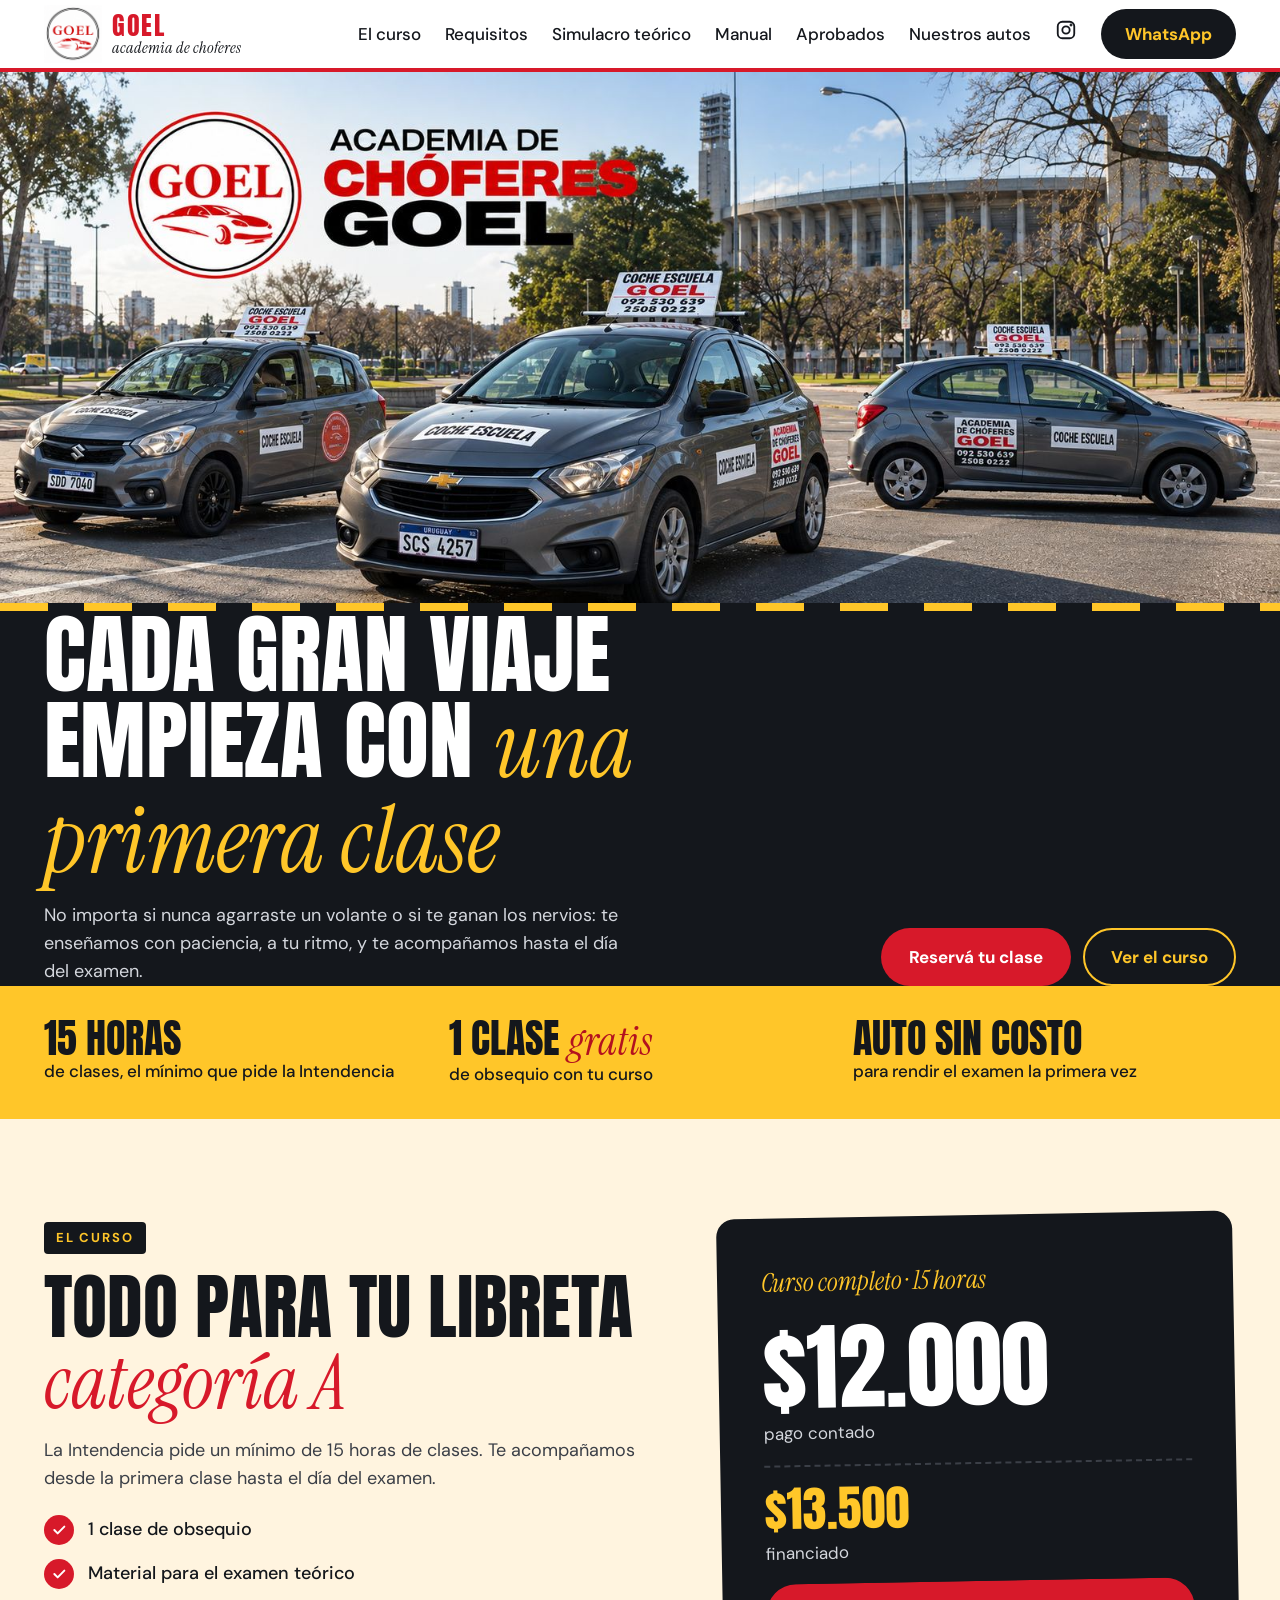
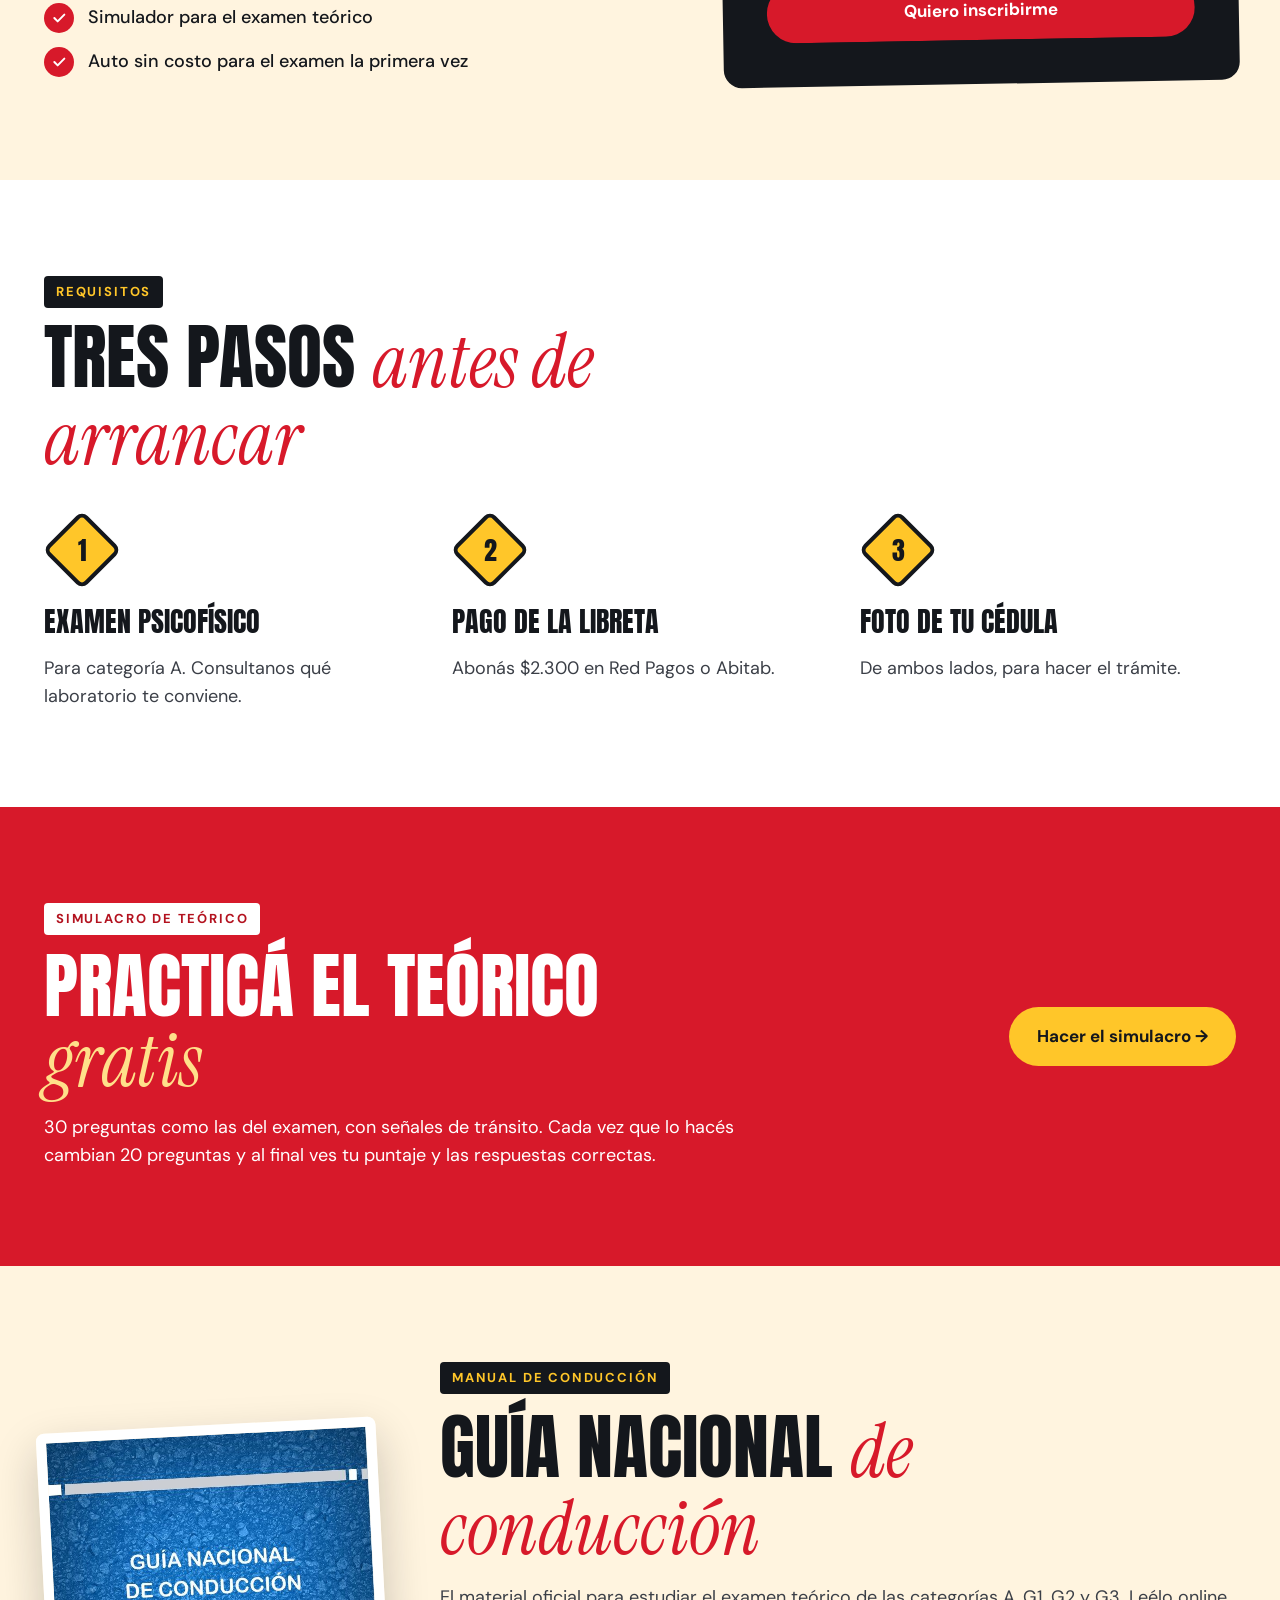
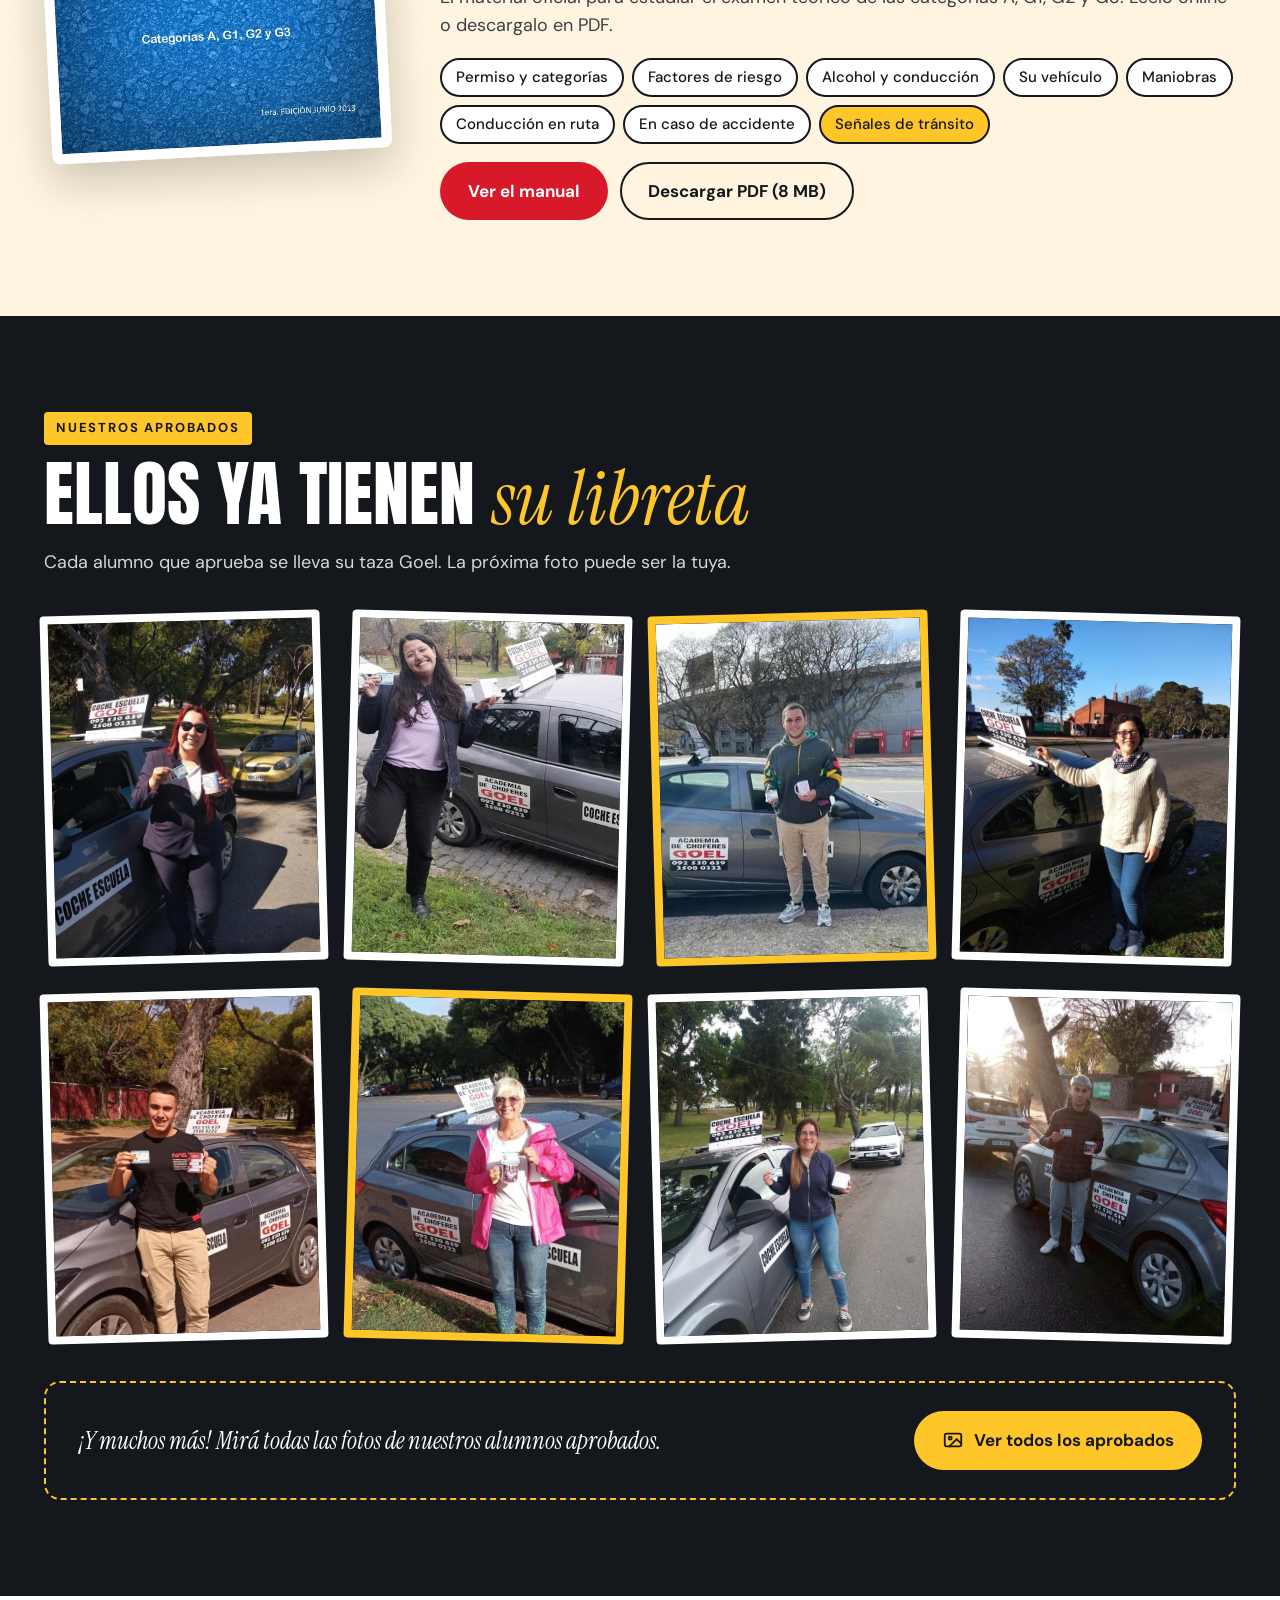
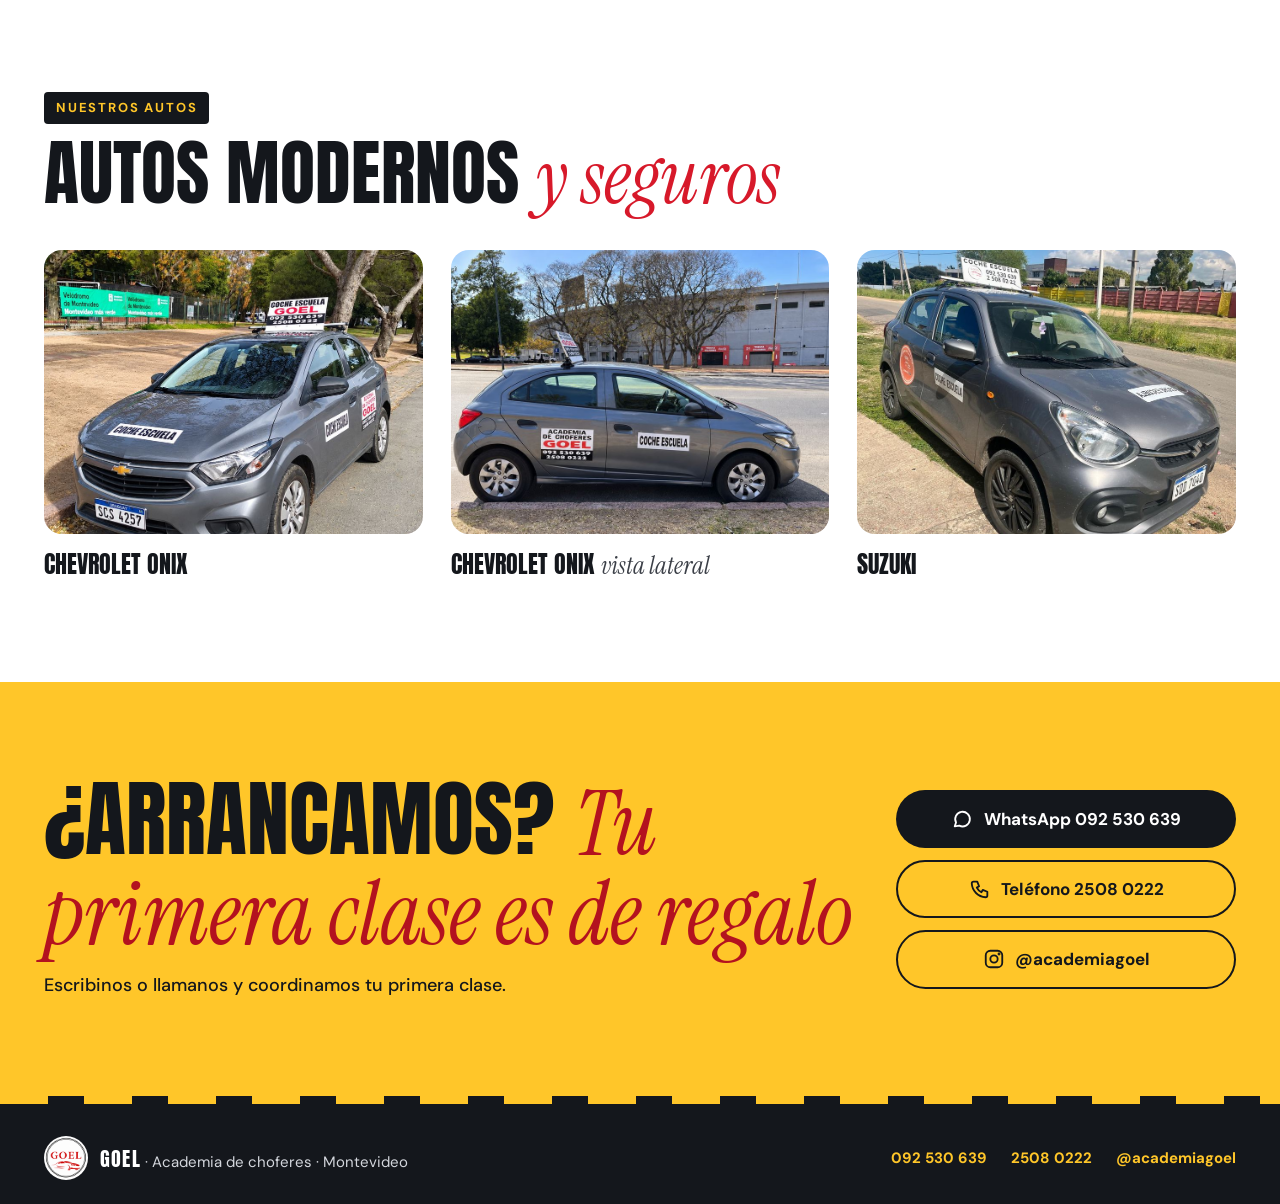
==== commit f3cb02bd: "Add files via upload" ====
--- a/index.html
+++ b/index.html
@@ -25,6 +25,7 @@
     <symbol id="i-chat" viewBox="0 0 24 24"><path fill="none" stroke="currentColor" stroke-width="2" stroke-linecap="round" stroke-linejoin="round" d="M3 20l1.4-4.2A8 8 0 1 1 8 19.3L3 20z"/></symbol>
     <symbol id="i-insta" viewBox="0 0 24 24"><g fill="none" stroke="currentColor" stroke-width="2" stroke-linecap="round" stroke-linejoin="round"><rect x="3" y="3" width="18" height="18" rx="5"/><circle cx="12" cy="12" r="4"/><circle cx="17.5" cy="6.5" r="0.6" fill="currentColor"/></g></symbol>
     <symbol id="i-tel" viewBox="0 0 24 24"><path fill="none" stroke="currentColor" stroke-width="2" stroke-linecap="round" stroke-linejoin="round" d="M5 4h4l2 5-2.5 1.5a11 11 0 0 0 5 5L15 13l5 2v4a2 2 0 0 1-2 2A16 16 0 0 1 3 6a2 2 0 0 1 2-2"/></symbol>
+    <symbol id="i-fotos" viewBox="0 0 24 24"><g fill="none" stroke="currentColor" stroke-width="2" stroke-linecap="round" stroke-linejoin="round"><rect x="3" y="5" width="18" height="14" rx="2"/><circle cx="9" cy="10" r="1.6"/><path d="M21 16l-5-5-8 8"/></g></symbol>
     <symbol id="i-menu" viewBox="0 0 24 24"><path fill="none" stroke="currentColor" stroke-width="2.5" stroke-linecap="round" d="M4 7h16M4 12h16M4 17h16"/></symbol>
     <symbol id="i-check" viewBox="0 0 24 24"><path fill="none" stroke="#FFFFFF" stroke-width="3" stroke-linecap="round" stroke-linejoin="round" d="M5 12l5 5L20 7"/></symbol>
   </svg>
@@ -194,6 +195,10 @@
           <img src="img/alumnos/alumno-7.jpg" alt="Alumna aprobada sonriendo con su libreta" loading="lazy" width="600" height="727" style="object-position: center 40%">
           <img src="img/alumnos/alumno-8.jpg" alt="Alumno aprobado junto al coche escuela" loading="lazy" width="600" height="710" style="object-position: 35% center">
         </div>
+        <div class="mas-aprobados">
+          <p>¡Y muchos más! Mirá todas las fotos de nuestros alumnos aprobados.</p>
+          <a class="boton boton-amarillo" href="https://drive.google.com/drive/folders/10g7RlXTryzWTnJvmF3djO4mjuZ6F2YJH?usp=drive_link" target="_blank" rel="noopener"><svg class="icono" aria-hidden="true"><use href="#i-fotos"/></svg>Ver todos los aprobados</a>
+        </div>
       </div>
     </section>
 
--- a/css/estilos.css
+++ b/css/estilos.css
@@ -280,6 +280,21 @@
 .galeria img:nth-child(odd) { transform: rotate(-1.5deg); }
 .galeria img:nth-child(even) { transform: rotate(1.5deg); }
 @media (min-width: 760px) { .galeria { grid-template-columns: repeat(4, 1fr); gap: 28px 24px; } .galeria img { border-width: 8px; } }
+.mas-aprobados {
+  margin-top: 40px;
+  padding: 24px 20px;
+  border: 2px dashed var(--amarillo);
+  border-radius: 16px;
+  display: flex;
+  flex-direction: column;
+  gap: 16px;
+  align-items: stretch;
+  text-align: center;
+}
+.mas-aprobados p { margin: 0; font-family: var(--destacado); font-style: italic; font-size: 24px; line-height: 1.3; color: var(--blanco); }
+@media (min-width: 760px) {
+  .mas-aprobados { flex-direction: row; align-items: center; justify-content: space-between; text-align: left; padding: 28px 32px; }
+}
 
 /* ---------- Autos ---------- */
 .autos { display: grid; gap: 28px; }
